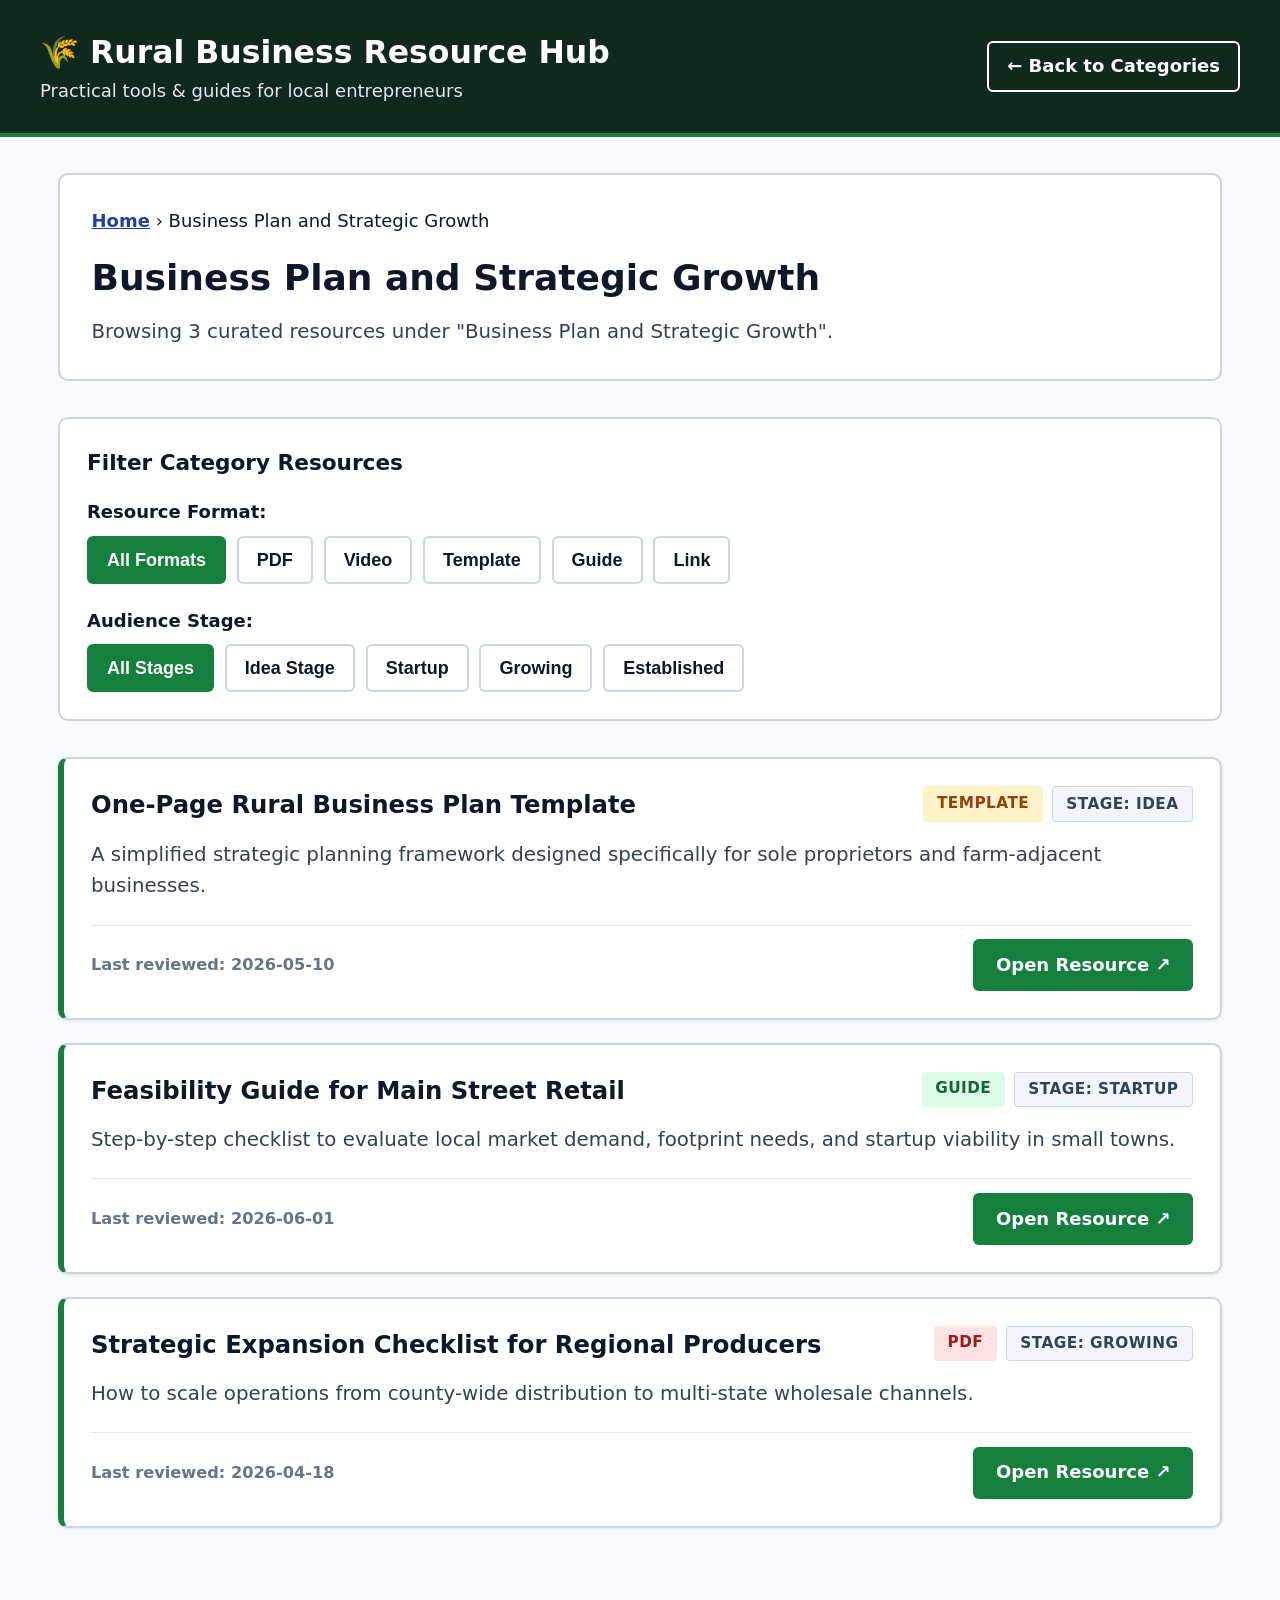
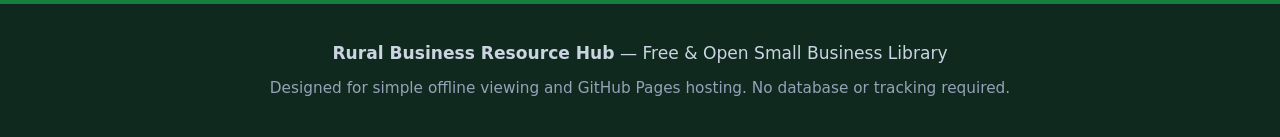
==== category.html @ e1e24241 "Add files via upload" ====
<!DOCTYPE html>
<html lang="en">
<head>
  <meta charset="UTF-8">
  <meta name="viewport" content="width=device-width, initial-scale=1.0">
  <title>Category Resources - Rural Business Resource Hub</title>
  <meta name="description" content="Explore filtered business resources, templates, and guides for rural small businesses.">
  <link rel="stylesheet" href="style.css">
</head>
<body>
  <!-- Keyboard Skip Link for Accessibility -->
  <a href="#main-content" class="skip-link">Skip to main content</a>

  <!-- Header -->
  <header class="site-header">
    <div class="header-container">
      <div>
        <a href="index.html" class="site-title">
          <span>🌾 Rural Business Resource Hub</span>
        </a>
        <p class="site-tagline">Practical tools &amp; guides for local entrepreneurs</p>
      </div>
      <nav aria-label="Main Navigation">
        <a href="index.html" class="nav-home-link">&larr; Back to Categories</a>
      </nav>
    </div>
  </header>

  <!-- Main Content Area -->
  <main id="main-content" class="main-content">

    <!-- Category Header & Breadcrumb -->
    <header class="category-header">
      <nav class="breadcrumb" aria-label="Breadcrumb navigation">
        <a href="index.html">Home</a> &rsaquo; <span id="breadcrumb-cat">Category</span>
      </nav>
      <h1 id="category-title" class="category-title">Loading Category...</h1>
      <p id="category-description" style="color: var(--text-muted); font-size: 1.1rem;">
        Showing resources tailored for small business owners and entrepreneurs.
      </p>
    </header>

    <!-- Interactive Filters Section -->
    <section class="filter-toolbar" aria-labelledby="filter-heading">
      <h2 id="filter-heading" class="filter-toolbar-title">Filter Category Resources</h2>
      
      <!-- Format Filter -->
      <div class="filter-group">
        <span class="filter-group-label" id="format-label">Resource Format:</span>
        <div class="filter-buttons" role="group" aria-labelledby="format-label" id="format-buttons">
          <button type="button" class="filter-btn active" data-filter-type="format" data-value="all">All Formats</button>
          <button type="button" class="filter-btn" data-filter-type="format" data-value="pdf">PDF</button>
          <button type="button" class="filter-btn" data-filter-type="format" data-value="video">Video</button>
          <button type="button" class="filter-btn" data-filter-type="format" data-value="template">Template</button>
          <button type="button" class="filter-btn" data-filter-type="format" data-value="guide">Guide</button>
          <button type="button" class="filter-btn" data-filter-type="format" data-value="link">Link</button>
        </div>
      </div>

      <!-- Audience Stage Filter -->
      <div class="filter-group">
        <span class="filter-group-label" id="stage-label">Audience Stage:</span>
        <div class="filter-buttons" role="group" aria-labelledby="stage-label" id="stage-buttons">
          <button type="button" class="filter-btn active" data-filter-type="stage" data-value="all">All Stages</button>
          <button type="button" class="filter-btn" data-filter-type="stage" data-value="idea">Idea Stage</button>
          <button type="button" class="filter-btn" data-filter-type="stage" data-value="startup">Startup</button>
          <button type="button" class="filter-btn" data-filter-type="stage" data-value="growing">Growing</button>
          <button type="button" class="filter-btn" data-filter-type="stage" data-value="established">Established</button>
        </div>
      </div>
    </section>

    <!-- Resource Results List -->
    <section aria-labelledby="resources-list-heading">
      <h2 id="resources-list-heading" class="sr-only" style="position:absolute; left:-9999px;">Category Resources</h2>
      <div id="resource-list" class="resource-list" role="region" aria-live="polite">
        <!-- Resource cards rendered via JavaScript -->
      </div>
    </section>

  </main>

  <!-- Footer -->
  <footer class="site-footer">
    <div class="footer-content">
      <p><strong>Rural Business Resource Hub</strong> &mdash; Free &amp; Open Small Business Library</p>
      <p style="margin-top: 0.5rem; font-size: 0.85rem; color: #94a3b8;">
        Designed for simple offline viewing and GitHub Pages hosting. No database or tracking required.
      </p>
    </div>
  </footer>

  <!-- Script for Category Filtering -->
  <script>
    // Selected Filter State
    let currentCategory = "";
    let categoryResources = [];
    let selectedFormat = "all";
    let selectedStage = "all";

    // DOM Elements
    const categoryTitleEl = document.getElementById('category-title');
    const categoryDescEl = document.getElementById('category-description');
    const breadcrumbCatEl = document.getElementById('breadcrumb-cat');
    const resourceListEl = document.getElementById('resource-list');
    const formatButtonsEl = document.getElementById('format-buttons');
    const stageButtonsEl = document.getElementById('stage-buttons');

    // 1. Extract URL Parameters
    function getCategoryFromUrl() {
      const params = new URLSearchParams(window.location.search);
      return params.get('cat') || "Business Plan and Strategic Growth";
    }

    // 2. Fetch resource data from resources.json
    async function initCategoryPage() {
      currentCategory = getCategoryFromUrl();
      
      // Update Headings & Page Title
      document.title = `${currentCategory} - Rural Business Resource Hub`;
      breadcrumbCatEl.textContent = currentCategory;
      categoryTitleEl.textContent = currentCategory;

      try {
        const response = await fetch('resources.json');
        if (!response.ok) {
          throw new Error(`HTTP status: ${response.status}`);
        }
        const data = await response.json();
        
        // Filter resources belonging strictly to this category
        categoryResources = data.filter(r => r.category.toLowerCase() === currentCategory.toLowerCase());
        
        categoryDescEl.textContent = `Browsing ${categoryResources.length} curated resource${categoryResources.length === 1 ? '' : 's'} under "${currentCategory}".`;

        renderFilteredResources();
      } catch (error) {
        console.warn('Unable to load resources.json:', error);
        resourceListEl.innerHTML = `
          <div class="no-results">
            <div class="no-results-title">💡 Local File Preview Notice</div>
            <p class="no-results-text">
              Browsers restrict fetching JSON files when running directly from disk (file:// protocol).
              <br>To view resources live on your computer, please run a local web server (e.g. <code>python -m http.server</code>) or upload to GitHub Pages.
            </p>
          </div>
        `;
      }
    }

    // 3. Render filtered resources based on selected buttons
    function renderFilteredResources() {
      const filtered = categoryResources.filter(res => {
        const matchesFormat = (selectedFormat === 'all') || (res.format.toLowerCase() === selectedFormat.toLowerCase());
        const matchesStage = (selectedStage === 'all') || (res.audienceStage.toLowerCase() === selectedStage.toLowerCase());
        return matchesFormat && matchesStage;
      });

      if (filtered.length === 0) {
        resourceListEl.innerHTML = `
          <div class="no-results" role="status">
            <div class="no-results-title">No resources match your filters</div>
            <p class="no-results-text">
              There are no resources matching 
              ${selectedFormat !== 'all' ? `Format: "<strong>${escapeHtml(selectedFormat.toUpperCase())}</strong>"` : ''} 
              ${selectedFormat !== 'all' && selectedStage !== 'all' ? 'and' : ''} 
              ${selectedStage !== 'all' ? `Stage: "<strong>${escapeHtml(selectedStage.toUpperCase())}</strong>"` : ''}.
              <br><br>
              <button type="button" onclick="resetFilters()" class="filter-btn active" style="cursor:pointer;">Reset All Filters</button>
            </p>
          </div>
        `;
        return;
      }

      resourceListEl.innerHTML = filtered.map(res => `
        <article class="resource-card">
          <div class="resource-card-header">
            <h3 class="resource-title">${escapeHtml(res.title)}</h3>
            <div class="resource-badges">
              <span class="badge badge-${escapeHtml(res.format.toLowerCase())}">${escapeHtml(res.format)}</span>
              <span class="badge badge-stage">Stage: ${escapeHtml(res.audienceStage)}</span>
            </div>
          </div>
          <p class="resource-description">${escapeHtml(res.description)}</p>
          <div class="resource-footer">
            <span class="resource-date">Last reviewed: ${escapeHtml(res.lastReviewed)}</span>
            <a href="${escapeHtml(res.url)}" target="_blank" rel="noopener noreferrer" class="resource-link-btn">
              Open Resource ↗
            </a>
          </div>
        </article>
      `).join('');
    }

    // 4. Setup Button Click Event Listeners
    function setupFilterListeners() {
      formatButtonsEl.addEventListener('click', (e) => {
        const btn = e.target.closest('.filter-btn');
        if (!btn) return;
        
        formatButtonsEl.querySelectorAll('.filter-btn').forEach(b => b.classList.remove('active'));
        btn.classList.add('active');
        selectedFormat = btn.getAttribute('data-value');
        renderFilteredResources();
      });

      stageButtonsEl.addEventListener('click', (e) => {
        const btn = e.target.closest('.filter-btn');
        if (!btn) return;

        stageButtonsEl.querySelectorAll('.filter-btn').forEach(b => b.classList.remove('active'));
        btn.classList.add('active');
        selectedStage = btn.getAttribute('data-value');
        renderFilteredResources();
      });
    }

    // Reset filters helper function
    function resetFilters() {
      selectedFormat = 'all';
      selectedStage = 'all';
      
      formatButtonsEl.querySelectorAll('.filter-btn').forEach(b => {
        b.classList.toggle('active', b.getAttribute('data-value') === 'all');
      });
      stageButtonsEl.querySelectorAll('.filter-btn').forEach(b => {
        b.classList.toggle('active', b.getAttribute('data-value') === 'all');
      });
      renderFilteredResources();
    }

    // Helper: Escape HTML string
    function escapeHtml(str) {
      if (!str) return '';
      return String(str)
        .replace(/&/g, "&amp;")
        .replace(/</g, "&lt;")
        .replace(/>/g, "&gt;")
        .replace(/"/g, "&quot;")
        .replace(/'/g, "&#039;");
    }

    // Initialize Page
    setupFilterListeners();
    initCategoryPage();
  </script>
</body>
</html>
---- style.css ----
/* 
   Rural Business Resource Hub - Primary Stylesheet
   Designed for high accessibility, high contrast, and zero external dependencies.
*/

:root {
  /* High contrast color palette */
  --bg-primary: #f8fafc;
  --bg-card: #ffffff;
  --text-main: #0f172a;
  --text-muted: #334155;
  --brand-primary: #15803d; /* Rich forest green */
  --brand-primary-hover: #166534;
  --brand-dark: #0f291e;
  --accent-blue: #1e40af;
  --border-color: #cbd5e1;
  --focus-ring: #d97706; /* High visibility amber focus ring */
  
  /* Tag Badges */
  --badge-pdf-bg: #fee2e2;
  --badge-pdf-text: #991b1b;
  --badge-video-bg: #e0e7ff;
  --badge-video-text: #3730a3;
  --badge-template-bg: #fef3c7;
  --badge-template-text: #92400e;
  --badge-guide-bg: #dcfce7;
  --badge-guide-text: #166534;
  --badge-link-bg: #e0f2fe;
  --badge-link-text: #075985;

  /* Audience Stage Badges */
  --stage-bg: #f1f5f9;
  --stage-text: #334155;

  /* Spacing & Touch targets */
  --min-touch-target: 48px;
  --radius-sm: 6px;
  --radius-md: 10px;
  --shadow-sm: 0 1px 3px rgba(0,0,0,0.1);
  --shadow-md: 0 4px 6px -1px rgba(0,0,0,0.1);
}

/* Reset & Accessibility Defaults */
*, *::before, *::after {
  box-sizing: border-box;
  margin: 0;
  padding: 0;
}

html {
  font-family: system-ui, -apple-system, BlinkMacSystemFont, "Segoe UI", Roboto, Oxygen, Ubuntu, Cantarell, "Helvetica Neue", sans-serif;
  font-size: 18px; /* Large baseline font size for arm's-length readability */
  line-height: 1.6;
  color: var(--text-main);
  background-color: var(--bg-primary);
}

body {
  min-height: 100vh;
  display: flex;
  flex-direction: column;
}

/* Skip link for keyboard accessibility */
.skip-link {
  position: absolute;
  top: -100px;
  left: 1rem;
  background: var(--focus-ring);
  color: #000;
  font-weight: bold;
  padding: 0.75rem 1.25rem;
  z-index: 9999;
  border-radius: var(--radius-sm);
  text-decoration: none;
}
.skip-link:focus {
  top: 1rem;
}

/* Accessible focus outlines */
:focus-visible {
  outline: 4px solid var(--focus-ring);
  outline-offset: 3px;
}

/* Header & Banner */
.site-header {
  background-color: var(--brand-dark);
  color: #ffffff;
  padding: 1.5rem 1rem;
  border-bottom: 4px solid var(--brand-primary);
}

.header-container {
  max-width: 1200px;
  margin: 0 auto;
  display: flex;
  flex-wrap: wrap;
  justify-content: space-between;
  align-items: center;
  gap: 1rem;
}

.site-title {
  font-size: 1.75rem;
  font-weight: 800;
  color: #ffffff;
  text-decoration: none;
  display: inline-flex;
  align-items: center;
  gap: 0.5rem;
}
.site-title:hover {
  text-decoration: underline;
}

.site-tagline {
  font-size: 1rem;
  color: #e2e8f0;
}

.nav-home-link {
  color: #ffffff;
  text-decoration: none;
  font-weight: 700;
  padding: 0.5rem 1rem;
  border: 2px solid #ffffff;
  border-radius: var(--radius-sm);
  min-height: var(--min-touch-target);
  display: inline-flex;
  align-items: center;
}
.nav-home-link:hover {
  background-color: rgba(255, 255, 255, 0.15);
}

/* Main Layout */
.main-content {
  max-width: 1200px;
  width: 100%;
  margin: 0 auto;
  padding: 2rem 1rem 4rem 1rem;
  flex: 1;
}

/* Hero Section & Search */
.hero-section {
  background-color: #ffffff;
  border: 2px solid var(--border-color);
  border-radius: var(--radius-md);
  padding: 2rem;
  margin-bottom: 2.5rem;
  box-shadow: var(--shadow-sm);
}

.hero-title {
  font-size: 2rem;
  color: var(--text-main);
  margin-bottom: 0.75rem;
}

.hero-subtitle {
  font-size: 1.15rem;
  color: var(--text-muted);
  margin-bottom: 1.5rem;
  max-width: 800px;
}

/* Large Accessible Search Controls */
.search-box-wrapper {
  display: flex;
  flex-direction: column;
  gap: 0.5rem;
  max-width: 750px;
}

.search-label {
  font-size: 1.1rem;
  font-weight: 700;
  color: var(--text-main);
}

.search-input-group {
  position: relative;
  display: flex;
  align-items: center;
}

.search-input {
  width: 100%;
  padding: 1rem 1.25rem;
  font-size: 1.15rem;
  border: 3px solid var(--border-color);
  border-radius: var(--radius-md);
  color: var(--text-main);
  background-color: #ffffff;
  min-height: 56px;
}

.search-input:focus {
  border-color: var(--brand-primary);
}

.search-clear-btn {
  position: absolute;
  right: 0.75rem;
  background: #e2e8f0;
  border: 1px solid #cbd5e1;
  color: var(--text-main);
  font-weight: bold;
  padding: 0.4rem 0.8rem;
  border-radius: var(--radius-sm);
  cursor: pointer;
  min-height: 38px;
}
.search-clear-btn:hover {
  background: #cbd5e1;
}

/* Dynamic Live Search Container */
.search-results-section {
  margin-top: 2rem;
}

/* Category Grid */
.section-heading {
  font-size: 1.6rem;
  color: var(--text-main);
  margin-bottom: 1.25rem;
  border-bottom: 3px solid var(--brand-primary);
  padding-bottom: 0.5rem;
}

.category-grid {
  display: grid;
  grid-template-columns: repeat(auto-fill, minmax(320px, 1fr));
  gap: 1.5rem;
}

.category-card {
  background-color: var(--bg-card);
  border: 2px solid var(--border-color);
  border-radius: var(--radius-md);
  padding: 1.5rem;
  text-decoration: none;
  color: var(--text-main);
  display: flex;
  flex-direction: column;
  justify-content: space-between;
  box-shadow: var(--shadow-sm);
  transition: transform 0.15s ease, border-color 0.15s ease, box-shadow 0.15s ease;
  min-height: 180px;
}

.category-card:hover, .category-card:focus-visible {
  border-color: var(--brand-primary);
  box-shadow: var(--shadow-md);
  transform: translateY(-2px);
  background-color: #f0fdf4;
}

.category-number {
  font-size: 0.9rem;
  font-weight: 800;
  text-transform: uppercase;
  color: var(--brand-primary);
  margin-bottom: 0.5rem;
  letter-spacing: 0.05em;
}

.category-name {
  font-size: 1.35rem;
  font-weight: 700;
  line-height: 1.3;
  margin-bottom: 0.75rem;
}

.category-meta {
  font-size: 0.95rem;
  color: var(--text-muted);
  display: flex;
  align-items: center;
  gap: 0.4rem;
  font-weight: 600;
}

/* Category Page Specific Header & Controls */
.category-header {
  background: #ffffff;
  border: 2px solid var(--border-color);
  border-radius: var(--radius-md);
  padding: 1.75rem;
  margin-bottom: 2rem;
}

.breadcrumb {
  font-size: 1rem;
  margin-bottom: 0.75rem;
}

.breadcrumb a {
  color: var(--accent-blue);
  font-weight: 700;
  text-decoration: underline;
}

.category-title {
  font-size: 2rem;
  color: var(--text-main);
  margin-bottom: 0.5rem;
}

/* Filter Controls Toolbar */
.filter-toolbar {
  background-color: #ffffff;
  border: 2px solid var(--border-color);
  border-radius: var(--radius-md);
  padding: 1.5rem;
  margin-bottom: 2rem;
}

.filter-toolbar-title {
  font-size: 1.2rem;
  font-weight: 800;
  margin-bottom: 1rem;
  color: var(--text-main);
}

.filter-group {
  margin-bottom: 1.25rem;
}
.filter-group:last-child {
  margin-bottom: 0;
}

.filter-group-label {
  font-weight: 700;
  font-size: 1rem;
  margin-bottom: 0.5rem;
  display: block;
}

.filter-buttons {
  display: flex;
  flex-wrap: wrap;
  gap: 0.6rem;
}

.filter-btn {
  background-color: #ffffff;
  border: 2px solid var(--border-color);
  color: var(--text-main);
  padding: 0.6rem 1rem;
  font-size: 1rem;
  font-weight: 600;
  border-radius: var(--radius-sm);
  cursor: pointer;
  min-height: var(--min-touch-target);
  display: inline-flex;
  align-items: center;
}

.filter-btn:hover {
  border-color: var(--text-muted);
  background-color: #f1f5f9;
}

.filter-btn.active {
  background-color: var(--brand-primary);
  color: #ffffff;
  border-color: var(--brand-primary);
}

/* Resource List & Cards */
.resource-list {
  display: flex;
  flex-direction: column;
  gap: 1.25rem;
}

.resource-card {
  background-color: var(--bg-card);
  border: 2px solid var(--border-color);
  border-left: 6px solid var(--brand-primary);
  border-radius: var(--radius-md);
  padding: 1.5rem;
  box-shadow: var(--shadow-sm);
}

.resource-card-header {
  display: flex;
  justify-content: space-between;
  align-items: flex-start;
  flex-wrap: wrap;
  gap: 0.75rem;
  margin-bottom: 0.75rem;
}

.resource-title {
  font-size: 1.35rem;
  font-weight: 700;
  color: var(--text-main);
}

.resource-badges {
  display: flex;
  flex-wrap: wrap;
  gap: 0.5rem;
}

/* Badges */
.badge {
  display: inline-block;
  padding: 0.25rem 0.75rem;
  font-size: 0.85rem;
  font-weight: 800;
  text-transform: uppercase;
  letter-spacing: 0.03em;
  border-radius: 4px;
}

.badge-pdf { background-color: var(--badge-pdf-bg); color: var(--badge-pdf-text); }
.badge-video { background-color: var(--badge-video-bg); color: var(--badge-video-text); }
.badge-template { background-color: var(--badge-template-bg); color: var(--badge-template-text); }
.badge-guide { background-color: var(--badge-guide-bg); color: var(--badge-guide-text); }
.badge-link { background-color: var(--badge-link-bg); color: var(--badge-link-text); }

.badge-stage {
  background-color: var(--stage-bg);
  color: var(--stage-text);
  border: 1px solid var(--border-color);
}

.resource-description {
  font-size: 1.1rem;
  color: var(--text-muted);
  margin-bottom: 1.25rem;
}

.resource-footer {
  display: flex;
  justify-content: space-between;
  align-items: center;
  flex-wrap: wrap;
  gap: 1rem;
  padding-top: 0.75rem;
  border-top: 1px solid #e2e8f0;
}

.resource-date {
  font-size: 0.9rem;
  color: #64748b;
  font-weight: 600;
}

.resource-link-btn {
  background-color: var(--brand-primary);
  color: #ffffff;
  padding: 0.65rem 1.25rem;
  text-decoration: none;
  font-weight: 700;
  border-radius: var(--radius-sm);
  display: inline-flex;
  align-items: center;
  gap: 0.5rem;
  min-height: var(--min-touch-target);
}

.resource-link-btn:hover {
  background-color: var(--brand-primary-hover);
}

/* No Results Message */
.no-results {
  background-color: #fffbe6;
  border: 2px solid #ffe58f;
  padding: 2rem;
  border-radius: var(--radius-md);
  text-align: center;
  margin: 1.5rem 0;
}

.no-results-title {
  font-size: 1.4rem;
  color: #854d0e;
  margin-bottom: 0.5rem;
  font-weight: 800;
}

.no-results-text {
  font-size: 1.1rem;
  color: #713f12;
}

/* Footer */
.site-footer {
  background-color: var(--brand-dark);
  color: #cbd5e1;
  text-align: center;
  padding: 2rem 1rem;
  margin-top: auto;
  border-top: 4px solid var(--brand-primary);
  font-size: 0.95rem;
}

.footer-content {
  max-width: 1200px;
  margin: 0 auto;
}
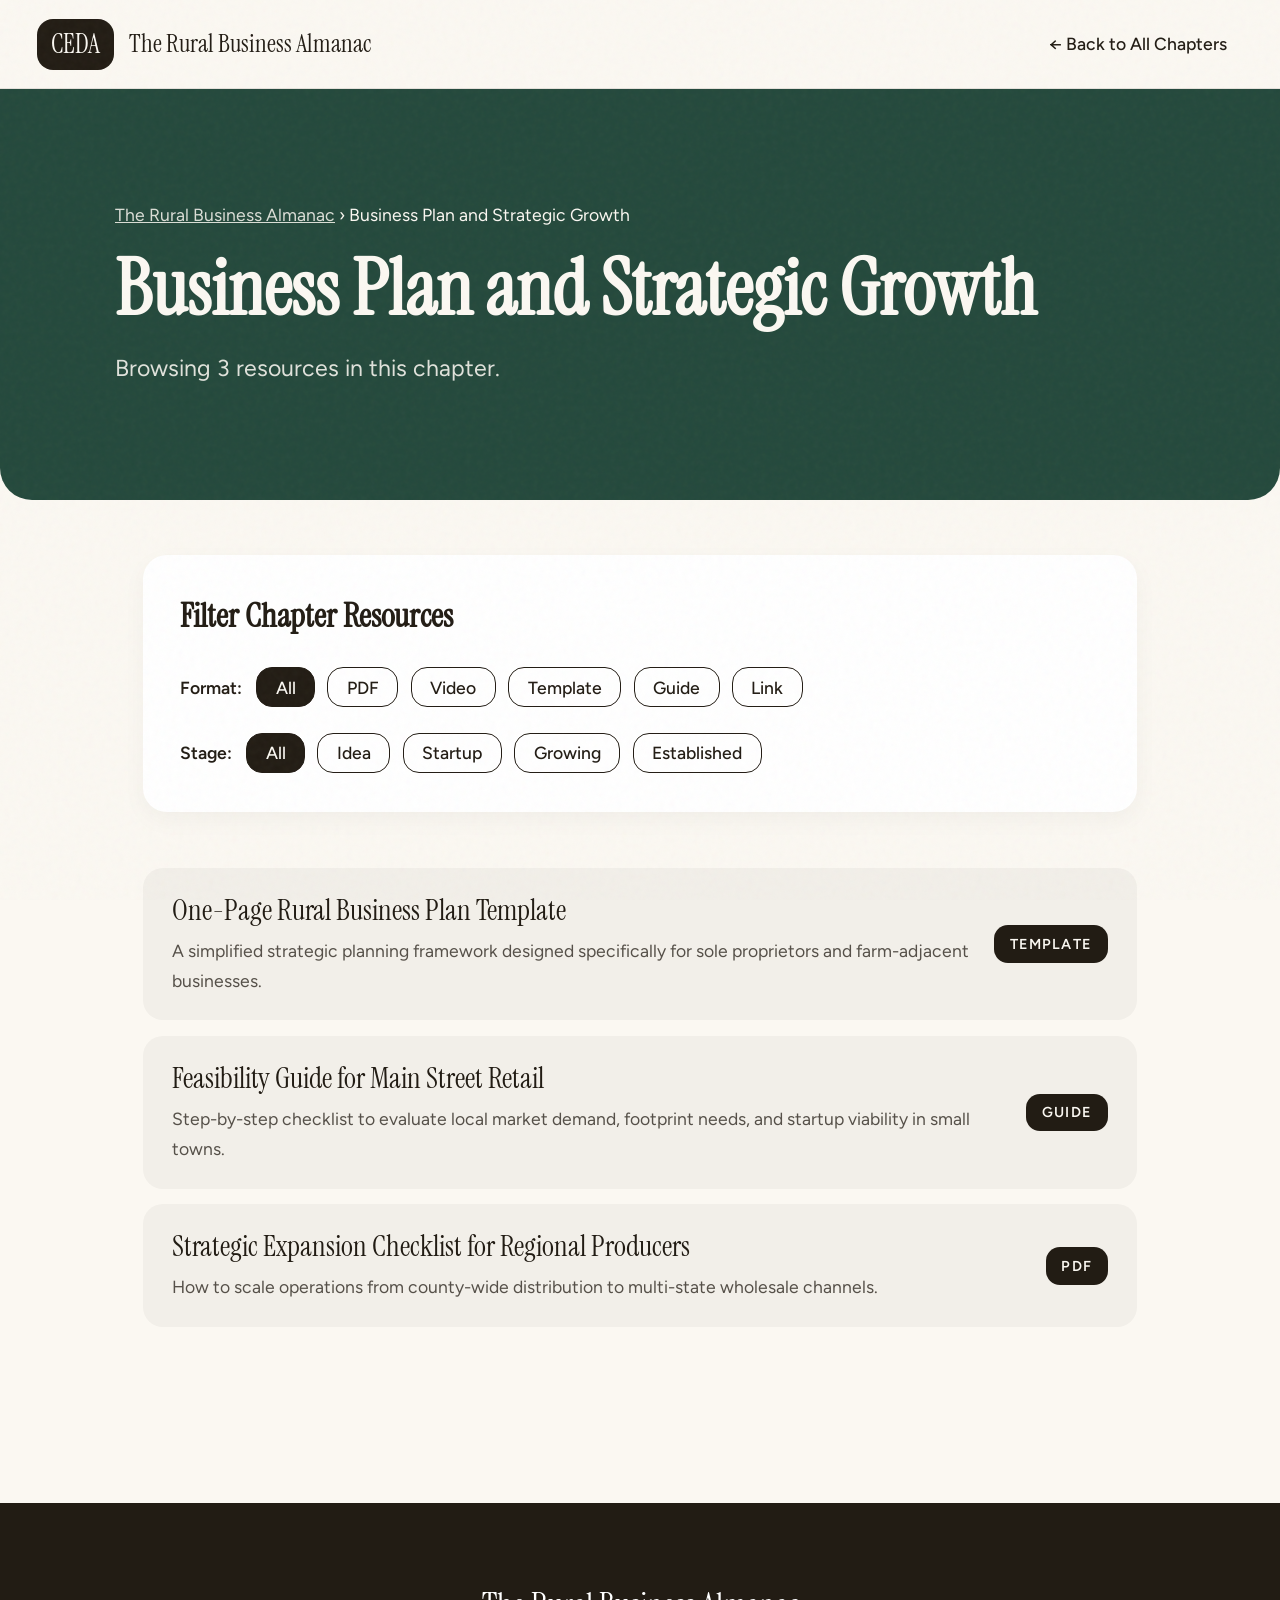
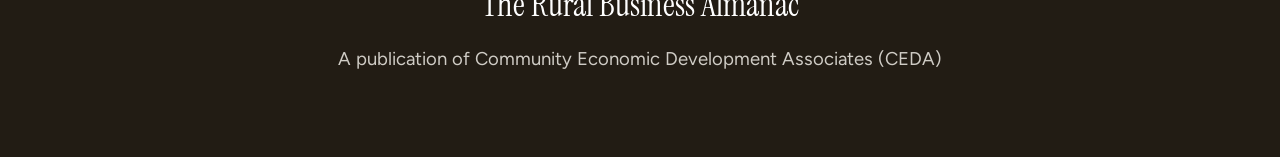
==== commit 664e4245: "Add files via upload" ====
--- a/category.html
+++ b/category.html
@@ -3,102 +3,109 @@
 <head>
   <meta charset="UTF-8">
   <meta name="viewport" content="width=device-width, initial-scale=1.0">
-  <title>Category Resources - Rural Business Resource Hub</title>
-  <meta name="description" content="Explore filtered business resources, templates, and guides for rural small businesses.">
+  <title>Chapter View | The Rural Business Almanac</title>
+  <meta name="description" content="Chapter resource view for The Rural Business Almanac by CEDA &amp; RBIL.">
   <link rel="stylesheet" href="style.css">
 </head>
 <body>
-  <!-- Keyboard Skip Link for Accessibility -->
-  <a href="#main-content" class="skip-link">Skip to main content</a>
-
-  <!-- Header -->
+  <!-- Keyboard Skip Link -->
+  <a href="#main-content" class="skip-link">Skip to Chapter Content</a>
+
+  <!-- Sticky Header -->
   <header class="site-header">
     <div class="header-container">
-      <div>
-        <a href="index.html" class="site-title">
-          <span>🌾 Rural Business Resource Hub</span>
-        </a>
-        <p class="site-tagline">Practical tools &amp; guides for local entrepreneurs</p>
-      </div>
-      <nav aria-label="Main Navigation">
-        <a href="index.html" class="nav-home-link">&larr; Back to Categories</a>
-      </nav>
+      <a href="index.html" class="header-brand">
+        <span class="ceda-mark">CEDA</span>
+        <span class="header-title-text">The Rural Business Almanac</span>
+      </a>
+      <a href="index.html" class="header-outbound-link">
+        &larr; Back to All Chapters
+      </a>
     </div>
   </header>
 
-  <!-- Main Content Area -->
-  <main id="main-content" class="main-content">
-
-    <!-- Category Header & Breadcrumb -->
-    <header class="category-header">
-      <nav class="breadcrumb" aria-label="Breadcrumb navigation">
-        <a href="index.html">Home</a> &rsaquo; <span id="breadcrumb-cat">Category</span>
-      </nav>
-      <h1 id="category-title" class="category-title">Loading Category...</h1>
-      <p id="category-description" style="color: var(--text-muted); font-size: 1.1rem;">
-        Showing resources tailored for small business owners and entrepreneurs.
-      </p>
+  <!-- Main Content: Chapter Detailed View -->
+  <main id="main-content">
+    
+    <!-- Chapter Banner with Ridgeline Transition -->
+    <header id="chapter-banner" class="category-page-banner chapter-01">
+      <div class="chapter-inner">
+        <div class="breadcrumb-almanac">
+          <a href="index.html">The Rural Business Almanac</a> &rsaquo; <span id="breadcrumb-cat">Chapter View</span>
+        </div>
+        <h1 id="category-title" class="category-page-title">Chapter View</h1>
+        <p id="category-description" style="font-family: var(--font-sans); font-size: 1.25rem; max-width: 45ch; opacity: 0.88;">
+          Practical tools and guidance curated by CEDA and the Rural Business Innovation Lab.
+        </p>
+      </div>
     </header>
 
-    <!-- Interactive Filters Section -->
-    <section class="filter-toolbar" aria-labelledby="filter-heading">
-      <h2 id="filter-heading" class="filter-toolbar-title">Filter Category Resources</h2>
-      
-      <!-- Format Filter -->
-      <div class="filter-group">
-        <span class="filter-group-label" id="format-label">Resource Format:</span>
-        <div class="filter-buttons" role="group" aria-labelledby="format-label" id="format-buttons">
-          <button type="button" class="filter-btn active" data-filter-type="format" data-value="all">All Formats</button>
-          <button type="button" class="filter-btn" data-filter-type="format" data-value="pdf">PDF</button>
-          <button type="button" class="filter-btn" data-filter-type="format" data-value="video">Video</button>
-          <button type="button" class="filter-btn" data-filter-type="format" data-value="template">Template</button>
-          <button type="button" class="filter-btn" data-filter-type="format" data-value="guide">Guide</button>
-          <button type="button" class="filter-btn" data-filter-type="format" data-value="link">Link</button>
+    <div style="max-width: 1050px; margin: 0 auto; padding: 0 1.5rem 6rem 1.5rem;">
+      <!-- Interactive Filter Controls -->
+      <section class="filter-toolbar-almanac" aria-labelledby="filter-heading">
+        <h2 id="filter-heading" style="font-family: var(--font-serif); font-size: 1.8rem; margin-bottom: 1.25rem; color: var(--dark-text);">Filter Chapter Resources</h2>
+        
+        <div style="margin-bottom: 1rem;">
+          <span style="font-weight: 600; font-size: 0.95rem; margin-right: 0.5rem;">Format:</span>
+          <span id="format-buttons">
+            <button type="button" class="filter-btn-almanac active" data-filter-type="format" data-value="all">All</button>
+            <button type="button" class="filter-btn-almanac" data-filter-type="format" data-value="pdf">PDF</button>
+            <button type="button" class="filter-btn-almanac" data-filter-type="format" data-value="video">Video</button>
+            <button type="button" class="filter-btn-almanac" data-filter-type="format" data-value="template">Template</button>
+            <button type="button" class="filter-btn-almanac" data-filter-type="format" data-value="guide">Guide</button>
+            <button type="button" class="filter-btn-almanac" data-filter-type="format" data-value="link">Link</button>
+          </span>
         </div>
-      </div>
-
-      <!-- Audience Stage Filter -->
-      <div class="filter-group">
-        <span class="filter-group-label" id="stage-label">Audience Stage:</span>
-        <div class="filter-buttons" role="group" aria-labelledby="stage-label" id="stage-buttons">
-          <button type="button" class="filter-btn active" data-filter-type="stage" data-value="all">All Stages</button>
-          <button type="button" class="filter-btn" data-filter-type="stage" data-value="idea">Idea Stage</button>
-          <button type="button" class="filter-btn" data-filter-type="stage" data-value="startup">Startup</button>
-          <button type="button" class="filter-btn" data-filter-type="stage" data-value="growing">Growing</button>
-          <button type="button" class="filter-btn" data-filter-type="stage" data-value="established">Established</button>
+
+        <div>
+          <span style="font-weight: 600; font-size: 0.95rem; margin-right: 0.5rem;">Stage:</span>
+          <span id="stage-buttons">
+            <button type="button" class="filter-btn-almanac active" data-filter-type="stage" data-value="all">All</button>
+            <button type="button" class="filter-btn-almanac" data-filter-type="stage" data-value="idea">Idea</button>
+            <button type="button" class="filter-btn-almanac" data-filter-type="stage" data-value="startup">Startup</button>
+            <button type="button" class="filter-btn-almanac" data-filter-type="stage" data-value="growing">Growing</button>
+            <button type="button" class="filter-btn-almanac" data-filter-type="stage" data-value="established">Established</button>
+          </span>
         </div>
-      </div>
-    </section>
-
-    <!-- Resource Results List -->
-    <section aria-labelledby="resources-list-heading">
-      <h2 id="resources-list-heading" class="sr-only" style="position:absolute; left:-9999px;">Category Resources</h2>
-      <div id="resource-list" class="resource-list" role="region" aria-live="polite">
-        <!-- Resource cards rendered via JavaScript -->
-      </div>
-    </section>
+      </section>
+
+      <!-- Resource List Output -->
+      <section aria-labelledby="resource-list-heading">
+        <h2 id="resource-list-heading" class="sr-only" style="position:absolute; left:-9999px;">Chapter Resources</h2>
+        <div id="resource-list" class="chapter-resource-list" role="region" aria-live="polite"></div>
+      </section>
+    </div>
 
   </main>
 
   <!-- Footer -->
   <footer class="site-footer">
     <div class="footer-content">
-      <p><strong>Rural Business Resource Hub</strong> &mdash; Free &amp; Open Small Business Library</p>
-      <p style="margin-top: 0.5rem; font-size: 0.85rem; color: #94a3b8;">
-        Designed for simple offline viewing and GitHub Pages hosting. No database or tracking required.
-      </p>
+      <p style="font-family: var(--font-serif); font-size: 1.8rem; margin-bottom: 0.5rem; color: #ffffff;">The Rural Business Almanac</p>
+      <p style="margin-bottom: 0.5rem; opacity: 0.8;">A publication of Community Economic Development Associates (CEDA)</p>
     </div>
   </footer>
 
-  <!-- Script for Category Filtering -->
+  <!-- Script for Category View -->
   <script>
-    // Selected Filter State
+    const categoryConfig = {
+      "Business Plan and Strategic Growth": { class: "chapter-01 chapter-text-light", darkText: false },
+      "Financial Management": { class: "chapter-02 chapter-text-dark", darkText: true },
+      "Marketing and Sales": { class: "chapter-03 chapter-text-light", darkText: false },
+      "Government Relations and Funding": { class: "chapter-04 chapter-text-dark", darkText: true },
+      "HR and Culture": { class: "chapter-05 chapter-text-dark", darkText: true },
+      "Productivity and Efficiency": { class: "chapter-06 chapter-text-dark", darkText: true },
+      "Legal Overview and Risk Management": { class: "chapter-07 chapter-text-light", darkText: false },
+      "Sustainability and Succession": { class: "chapter-08 chapter-text-dark", darkText: true },
+      "Websites, Ecommerce and Cybersecurity": { class: "chapter-09 chapter-text-light", darkText: false }
+    };
+
     let currentCategory = "";
     let categoryResources = [];
     let selectedFormat = "all";
     let selectedStage = "all";
 
-    // DOM Elements
+    const chapterBannerEl = document.getElementById('chapter-banner');
     const categoryTitleEl = document.getElementById('category-title');
     const categoryDescEl = document.getElementById('category-description');
     const breadcrumbCatEl = document.getElementById('breadcrumb-cat');
@@ -106,49 +113,35 @@
     const formatButtonsEl = document.getElementById('format-buttons');
     const stageButtonsEl = document.getElementById('stage-buttons');
 
-    // 1. Extract URL Parameters
     function getCategoryFromUrl() {
       const params = new URLSearchParams(window.location.search);
       return params.get('cat') || "Business Plan and Strategic Growth";
     }
 
-    // 2. Fetch resource data from resources.json
     async function initCategoryPage() {
       currentCategory = getCategoryFromUrl();
       
-      // Update Headings & Page Title
-      document.title = `${currentCategory} - Rural Business Resource Hub`;
+      document.title = `${currentCategory} | The Rural Business Almanac`;
       breadcrumbCatEl.textContent = currentCategory;
       categoryTitleEl.textContent = currentCategory;
 
+      const config = categoryConfig[currentCategory] || categoryConfig["Business Plan and Strategic Growth"];
+      chapterBannerEl.className = `category-page-banner ${config.class}`;
+
       try {
         const response = await fetch('resources.json');
-        if (!response.ok) {
-          throw new Error(`HTTP status: ${response.status}`);
-        }
+        if (!response.ok) throw new Error(`HTTP status ${response.status}`);
         const data = await response.json();
         
-        // Filter resources belonging strictly to this category
         categoryResources = data.filter(r => r.category.toLowerCase() === currentCategory.toLowerCase());
-        
-        categoryDescEl.textContent = `Browsing ${categoryResources.length} curated resource${categoryResources.length === 1 ? '' : 's'} under "${currentCategory}".`;
+        categoryDescEl.textContent = `Browsing ${categoryResources.length} resource${categoryResources.length === 1 ? '' : 's'} in this chapter.`;
 
         renderFilteredResources();
       } catch (error) {
         console.warn('Unable to load resources.json:', error);
-        resourceListEl.innerHTML = `
-          <div class="no-results">
-            <div class="no-results-title">💡 Local File Preview Notice</div>
-            <p class="no-results-text">
-              Browsers restrict fetching JSON files when running directly from disk (file:// protocol).
-              <br>To view resources live on your computer, please run a local web server (e.g. <code>python -m http.server</code>) or upload to GitHub Pages.
-            </p>
-          </div>
-        `;
       }
     }
 
-    // 3. Render filtered resources based on selected buttons
     function renderFilteredResources() {
       const filtered = categoryResources.filter(res => {
         const matchesFormat = (selectedFormat === 'all') || (res.format.toLowerCase() === selectedFormat.toLowerCase());
@@ -157,80 +150,41 @@
       });
 
       if (filtered.length === 0) {
-        resourceListEl.innerHTML = `
-          <div class="no-results" role="status">
-            <div class="no-results-title">No resources match your filters</div>
-            <p class="no-results-text">
-              There are no resources matching 
-              ${selectedFormat !== 'all' ? `Format: "<strong>${escapeHtml(selectedFormat.toUpperCase())}</strong>"` : ''} 
-              ${selectedFormat !== 'all' && selectedStage !== 'all' ? 'and' : ''} 
-              ${selectedStage !== 'all' ? `Stage: "<strong>${escapeHtml(selectedStage.toUpperCase())}</strong>"` : ''}.
-              <br><br>
-              <button type="button" onclick="resetFilters()" class="filter-btn active" style="cursor:pointer;">Reset All Filters</button>
-            </p>
-          </div>
-        `;
+        resourceListEl.innerHTML = `<p style="padding: 2rem 0; color: var(--dark-text);">No resources match the selected filters.</p>`;
         return;
       }
 
       resourceListEl.innerHTML = filtered.map(res => `
-        <article class="resource-card">
-          <div class="resource-card-header">
-            <h3 class="resource-title">${escapeHtml(res.title)}</h3>
-            <div class="resource-badges">
-              <span class="badge badge-${escapeHtml(res.format.toLowerCase())}">${escapeHtml(res.format)}</span>
-              <span class="badge badge-stage">Stage: ${escapeHtml(res.audienceStage)}</span>
+        <a href="${escapeHtml(res.url)}" target="_blank" rel="noopener noreferrer" class="chapter-resource-row" style="color:var(--dark-text); background-color: rgba(34,28,20,0.04);">
+          <div>
+            <span class="chapter-resource-title" style="color:var(--dark-text);">${escapeHtml(res.title)}</span>
+            <div style="font-size:0.95rem; opacity:0.75; font-family:var(--font-sans); margin-top:0.35rem;">
+              ${escapeHtml(res.description)}
             </div>
           </div>
-          <p class="resource-description">${escapeHtml(res.description)}</p>
-          <div class="resource-footer">
-            <span class="resource-date">Last reviewed: ${escapeHtml(res.lastReviewed)}</span>
-            <a href="${escapeHtml(res.url)}" target="_blank" rel="noopener noreferrer" class="resource-link-btn">
-              Open Resource ↗
-            </a>
-          </div>
-        </article>
+          <span class="chapter-resource-badge" style="background-color:var(--dark-text); color:var(--light-text);">${escapeHtml(res.format)}</span>
+        </a>
       `).join('');
     }
 
-    // 4. Setup Button Click Event Listeners
-    function setupFilterListeners() {
-      formatButtonsEl.addEventListener('click', (e) => {
-        const btn = e.target.closest('.filter-btn');
-        if (!btn) return;
-        
-        formatButtonsEl.querySelectorAll('.filter-btn').forEach(b => b.classList.remove('active'));
-        btn.classList.add('active');
-        selectedFormat = btn.getAttribute('data-value');
-        renderFilteredResources();
-      });
-
-      stageButtonsEl.addEventListener('click', (e) => {
-        const btn = e.target.closest('.filter-btn');
-        if (!btn) return;
-
-        stageButtonsEl.querySelectorAll('.filter-btn').forEach(b => b.classList.remove('active'));
-        btn.classList.add('active');
-        selectedStage = btn.getAttribute('data-value');
-        renderFilteredResources();
-      });
-    }
-
-    // Reset filters helper function
-    function resetFilters() {
-      selectedFormat = 'all';
-      selectedStage = 'all';
-      
-      formatButtonsEl.querySelectorAll('.filter-btn').forEach(b => {
-        b.classList.toggle('active', b.getAttribute('data-value') === 'all');
-      });
-      stageButtonsEl.querySelectorAll('.filter-btn').forEach(b => {
-        b.classList.toggle('active', b.getAttribute('data-value') === 'all');
-      });
+    formatButtonsEl.addEventListener('click', (e) => {
+      const btn = e.target.closest('.filter-btn-almanac');
+      if (!btn) return;
+      formatButtonsEl.querySelectorAll('.filter-btn-almanac').forEach(b => b.classList.remove('active'));
+      btn.classList.add('active');
+      selectedFormat = btn.getAttribute('data-value');
       renderFilteredResources();
-    }
-
-    // Helper: Escape HTML string
+    });
+
+    stageButtonsEl.addEventListener('click', (e) => {
+      const btn = e.target.closest('.filter-btn-almanac');
+      if (!btn) return;
+      stageButtonsEl.querySelectorAll('.filter-btn-almanac').forEach(b => b.classList.remove('active'));
+      btn.classList.add('active');
+      selectedStage = btn.getAttribute('data-value');
+      renderFilteredResources();
+    });
+
     function escapeHtml(str) {
       if (!str) return '';
       return String(str)
@@ -241,8 +195,6 @@
         .replace(/'/g, "&#039;");
     }
 
-    // Initialize Page
-    setupFilterListeners();
     initCategoryPage();
   </script>
 </body>
--- a/style.css
+++ b/style.css
@@ -1,46 +1,23 @@
 /* 
-   Rural Business Resource Hub - Primary Stylesheet
-   Designed for high accessibility, high contrast, and zero external dependencies.
+   The Rural Business Almanac — Abstracted Landscape Edition
+   Soft Ridgelines, Large Sculptural Contours, Figtree & Instrument Serif Typography, Warm Paper & Color Rhythm.
 */
 
+@import url('https://fonts.googleapis.com/css2?family=Instrument+Serif:ital@0;1&family=Figtree:wght@400;500;600&display=swap');
+
 :root {
-  /* High contrast color palette */
-  --bg-primary: #f8fafc;
-  --bg-card: #ffffff;
-  --text-main: #0f172a;
-  --text-muted: #334155;
-  --brand-primary: #15803d; /* Rich forest green */
-  --brand-primary-hover: #166534;
-  --brand-dark: #0f291e;
-  --accent-blue: #1e40af;
-  --border-color: #cbd5e1;
-  --focus-ring: #d97706; /* High visibility amber focus ring */
-  
-  /* Tag Badges */
-  --badge-pdf-bg: #fee2e2;
-  --badge-pdf-text: #991b1b;
-  --badge-video-bg: #e0e7ff;
-  --badge-video-text: #3730a3;
-  --badge-template-bg: #fef3c7;
-  --badge-template-text: #92400e;
-  --badge-guide-bg: #dcfce7;
-  --badge-guide-text: #166534;
-  --badge-link-bg: #e0f2fe;
-  --badge-link-text: #075985;
-
-  /* Audience Stage Badges */
-  --stage-bg: #f1f5f9;
-  --stage-text: #334155;
-
-  /* Spacing & Touch targets */
-  --min-touch-target: 48px;
-  --radius-sm: 6px;
-  --radius-md: 10px;
-  --shadow-sm: 0 1px 3px rgba(0,0,0,0.1);
-  --shadow-md: 0 4px 6px -1px rgba(0,0,0,0.1);
-}
-
-/* Reset & Accessibility Defaults */
+  /* Palette */
+  --paper: #FBF8F2;
+  --dark-text: #221C14;
+  --light-text: #FBF8F2;
+  --focus-ring: #FFBD59;
+
+  /* Typography */
+  --font-serif: "Instrument Serif", Georgia, serif;
+  --font-sans: "Figtree", -apple-system, BlinkMacSystemFont, "Segoe UI", Roboto, sans-serif;
+}
+
+/* Reset Defaults */
 *, *::before, *::after {
   box-sizing: border-box;
   margin: 0;
@@ -48,463 +25,549 @@
 }
 
 html {
-  font-family: system-ui, -apple-system, BlinkMacSystemFont, "Segoe UI", Roboto, Oxygen, Ubuntu, Cantarell, "Helvetica Neue", sans-serif;
-  font-size: 18px; /* Large baseline font size for arm's-length readability */
-  line-height: 1.6;
-  color: var(--text-main);
-  background-color: var(--bg-primary);
+  font-family: var(--font-sans);
+  font-size: 18.5px;
+  line-height: 1.7;
+  color: var(--dark-text);
+  background-color: var(--paper);
+  scroll-behavior: smooth;
+}
+
+@media (prefers-reduced-motion: reduce) {
+  html {
+    scroll-behavior: auto;
+  }
+  *, *::before, *::after {
+    animation-duration: 0.01ms !important;
+    animation-iteration-count: 1 !important;
+    transition-duration: 0.01ms !important;
+    scroll-behavior: auto !important;
+  }
 }
 
 body {
   min-height: 100vh;
   display: flex;
   flex-direction: column;
-}
-
-/* Skip link for keyboard accessibility */
+  position: relative;
+  background-color: var(--paper);
+}
+
+/* Global Subtle Grain Overlay (3.5% Opacity - No Images) */
+body::before {
+  content: "";
+  position: fixed;
+  top: 0;
+  left: 0;
+  width: 100vw;
+  height: 100vh;
+  pointer-events: none;
+  z-index: 999;
+  opacity: 0.035;
+  background-image: url("data:image/svg+xml,%3Csvg viewBox='0 0 200 200' xmlns='http://www.w3.org/2000/svg'%3E%3Cfilter id='noiseFilter'%3E%3CfeTurbulence type='fractalNoise' baseFrequency='0.75' numOctaves='3' stitchTiles='stitch'/%3E%3C/filter%3E%3Crect width='100%25' height='100%25' filter='url(%23noiseFilter)'/%3E%3C/svg%3E");
+}
+
+/* Keyboard Skip Link */
 .skip-link {
   position: absolute;
   top: -100px;
-  left: 1rem;
-  background: var(--focus-ring);
-  color: #000;
-  font-weight: bold;
-  padding: 0.75rem 1.25rem;
-  z-index: 9999;
-  border-radius: var(--radius-sm);
+  left: 1.5rem;
+  background: var(--dark-text);
+  color: var(--light-text);
+  font-family: var(--font-serif);
+  font-size: 1.25rem;
+  padding: 0.75rem 1.5rem;
+  z-index: 10000;
   text-decoration: none;
+  border-radius: 16px;
 }
 .skip-link:focus {
-  top: 1rem;
-}
-
-/* Accessible focus outlines */
+  top: 1.5rem;
+}
+
 :focus-visible {
-  outline: 4px solid var(--focus-ring);
-  outline-offset: 3px;
-}
-
-/* Header & Banner */
+  outline: 3px solid var(--focus-ring) !important;
+  outline-offset: 4px !important;
+  border-radius: 16px !important;
+}
+
+/* Sticky Header */
 .site-header {
-  background-color: var(--brand-dark);
-  color: #ffffff;
-  padding: 1.5rem 1rem;
-  border-bottom: 4px solid var(--brand-primary);
+  position: sticky;
+  top: 0;
+  z-index: 500;
+  background-color: rgba(251, 248, 242, 0.92);
+  backdrop-filter: blur(8px);
+  border-bottom: 1px solid rgba(34, 28, 20, 0.1);
+  padding: 1rem 2rem;
 }
 
 .header-container {
+  max-width: 1300px;
+  margin: 0 auto;
+  display: flex;
+  justify-content: space-between;
+  align-items: center;
+}
+
+.header-brand {
+  display: flex;
+  align-items: center;
+  gap: 0.85rem;
+  text-decoration: none;
+  color: var(--dark-text);
+}
+
+.ceda-mark {
+  font-family: var(--font-serif);
+  font-size: 1.4rem;
+  font-weight: 400;
+  padding: 0.2rem 0.75rem;
+  background-color: var(--dark-text);
+  color: var(--light-text);
+  border-radius: 16px;
+}
+
+.header-title-text {
+  font-family: var(--font-serif);
+  font-size: 1.35rem;
+  color: var(--dark-text);
+}
+
+.header-outbound-link {
+  color: var(--dark-text);
+  font-family: var(--font-sans);
+  font-size: 0.95rem;
+  font-weight: 500;
+  text-decoration: none;
+  padding: 0.4rem 0.85rem;
+  border-radius: 16px;
+  transition: background-color 0.2s ease;
+}
+.header-outbound-link:hover {
+  background-color: rgba(34, 28, 20, 0.06);
+}
+
+/* Hero Section */
+.hero-section {
+  min-height: 85vh;
+  background-color: var(--paper);
+  display: flex;
+  flex-direction: column;
+  justify-content: center;
+  padding: 6rem 2rem 7rem 2rem;
   max-width: 1200px;
   margin: 0 auto;
-  display: flex;
-  flex-wrap: wrap;
+  width: 100%;
+  position: relative;
+  z-index: 2;
+}
+
+.hero-contour-bg {
+  position: absolute;
+  top: 50%;
+  right: -5%;
+  transform: translateY(-50%);
+  width: 600px;
+  height: 600px;
+  pointer-events: none;
+  opacity: 0.07;
+  z-index: 1;
+}
+
+.hero-meta {
+  font-family: var(--font-sans);
+  font-size: 0.9rem;
+  text-transform: uppercase;
+  letter-spacing: 0.18em;
+  color: var(--dark-text);
+  opacity: 0.65;
+  margin-bottom: 1.25rem;
+  font-weight: 500;
+  position: relative;
+  z-index: 2;
+}
+
+.hero-title {
+  font-family: var(--font-serif);
+  font-size: clamp(3.5rem, 8vw, 7.5rem);
+  line-height: 0.92;
+  color: var(--dark-text);
+  margin-bottom: 3.5rem;
+  font-weight: 400;
+  max-width: 16ch;
+  position: relative;
+  z-index: 2;
+}
+
+/* Single Soft Underlined Search Box */
+.search-form-underlined {
+  width: 100%;
+  max-width: 800px;
+  position: relative;
+  z-index: 2;
+}
+
+.search-input-underlined {
+  width: 100%;
+  background: transparent;
+  border: none;
+  border-bottom: 2px solid var(--dark-text);
+  font-family: var(--font-serif);
+  font-size: clamp(1.5rem, 3.2vw, 2.2rem);
+  padding: 0.85rem 0;
+  color: var(--dark-text);
+  border-radius: 0;
+}
+.search-input-underlined::placeholder {
+  color: rgba(34, 28, 20, 0.4);
+  font-style: italic;
+}
+.search-input-underlined:focus {
+  outline: none;
+  border-bottom-color: #C1674A;
+}
+
+.search-results-overlay {
+  background-color: #ffffff;
+  border-radius: 20px;
+  padding: 2.5rem;
+  margin-top: 2.5rem;
+  box-shadow: 0 12px 36px rgba(34, 28, 20, 0.08);
+}
+
+/* Minimal Sticky Dot Index (Desktop Left Edge) */
+.dot-index-rail {
+  position: fixed;
+  left: 2rem;
+  top: 50%;
+  transform: translateY(-50%);
+  z-index: 400;
+  display: flex;
+  flex-direction: column;
+  gap: 1.1rem;
+}
+
+@media (max-width: 900px) {
+  .dot-index-rail {
+    display: none;
+  }
+}
+
+.dot-index-item {
+  display: flex;
+  align-items: center;
+  gap: 0.75rem;
+  text-decoration: none;
+  color: var(--dark-text);
+  opacity: 0.4;
+  transition: opacity 0.25s ease, transform 0.25s ease;
+}
+
+.dot-index-item:hover,
+.dot-index-item.active {
+  opacity: 1;
+}
+
+.dot-index-mark {
+  width: 8px;
+  height: 8px;
+  border-radius: 50%;
+  background-color: var(--dark-text);
+  transition: width 0.25s ease, border-radius 0.25s ease, background-color 0.25s ease;
+}
+
+.dot-index-item.active .dot-index-mark {
+  width: 24px;
+  border-radius: 12px;
+}
+
+.dot-index-title {
+  font-family: var(--font-sans);
+  font-size: 0.85rem;
+  font-weight: 600;
+  white-space: nowrap;
+  display: none;
+  background-color: var(--dark-text);
+  color: var(--light-text);
+  padding: 0.25rem 0.75rem;
+  border-radius: 14px;
+}
+
+.dot-index-item.active .dot-index-title {
+  display: block;
+}
+
+/* Ridgeline Transition SVGs Between Chapters */
+.ridgeline-wrapper {
+  width: 100vw;
+  left: 50%;
+  right: 50%;
+  margin-left: -50vw;
+  margin-right: -50vw;
+  height: 80px;
+  overflow: hidden;
+  line-height: 0;
+  position: relative;
+  z-index: 3;
+}
+
+.ridgeline-svg {
+  width: 100%;
+  height: 80px;
+  display: block;
+}
+
+@media (max-width: 640px) {
+  .ridgeline-wrapper,
+  .ridgeline-svg {
+    height: 25px;
+  }
+}
+
+/* Full-Bleed Chapter Sections (More Air, Generous Vertical Padding) */
+.chapter-section {
+  position: relative;
+  width: 100vw;
+  left: 50%;
+  right: 50%;
+  margin-left: -50vw;
+  margin-right: -50vw;
+  padding: 9rem 2rem 10rem 2rem; /* Generous vertical padding */
+  overflow: hidden;
+}
+
+/* 9 Alternating Chapter Colors */
+.chapter-01 { background-color: #24493C; color: var(--light-text); }
+.chapter-02 { background-color: #E4D5BE; color: var(--dark-text); }
+.chapter-03 { background-color: #C1674A; color: var(--light-text); }
+.chapter-04 { background-color: #A8BCC4; color: var(--dark-text); }
+.chapter-05 { background-color: #B07A56; color: var(--dark-text); }
+.chapter-06 { background-color: #8B9B7A; color: var(--dark-text); }
+.chapter-07 { background-color: #1F2E2A; color: var(--light-text); }
+.chapter-08 { background-color: #C99A45; color: var(--dark-text); }
+.chapter-09 { background-color: #1D4A4E; color: var(--light-text); }
+
+/* Text Color Utility Classes for Sections */
+.chapter-text-light .chapter-title-text,
+.chapter-text-light .chapter-desc,
+.chapter-text-light .chapter-resource-title,
+.chapter-text-light .chapter-quiet-count {
+  color: var(--light-text);
+}
+
+.chapter-text-dark .chapter-title-text,
+.chapter-text-dark .chapter-desc,
+.chapter-text-dark .chapter-resource-title,
+.chapter-text-dark .chapter-quiet-count {
+  color: var(--dark-text);
+}
+
+/* Chapter Inner Layout */
+.chapter-inner {
+  max-width: 1050px;
+  margin: 0 auto;
+  position: relative;
+  z-index: 4;
+}
+
+/* One Large Abstract Sculptural Contour Gesture Per Chapter */
+.sculptural-contour-svg {
+  position: absolute;
+  top: 50%;
+  transform: translateY(-50%);
+  width: 520px;
+  height: 520px;
+  pointer-events: none;
+  z-index: 1;
+}
+
+.contour-right { right: -5%; }
+.contour-left { left: -5%; }
+
+@media (max-width: 640px) {
+  .sculptural-contour-svg {
+    width: 250px;
+    height: 250px;
+    opacity: 0.08 !important;
+  }
+}
+
+/* Chapter Display Title (Up to 6rem Desktop) */
+.chapter-title-text {
+  font-family: var(--font-serif);
+  font-size: clamp(2.8rem, 6vw, 6rem);
+  line-height: 0.92;
+  margin-bottom: 2rem;
+  font-weight: 400;
+  text-align: left;
+  max-width: 20ch;
+}
+
+/* Chapter One-Sentence Description (1.15rem, line-height 1.7) */
+.chapter-desc {
+  font-family: var(--font-sans);
+  font-size: clamp(1.1rem, 1.8vw, 1.25rem);
+  line-height: 1.7;
+  max-width: 45ch;
+  margin-bottom: 4rem;
+  font-weight: 400;
+  opacity: 0.88;
+}
+
+/* Soft Geometry Resource Link Rows (16px Border Radius & Soft Hover Tint) */
+.chapter-resource-list {
+  display: flex;
+  flex-direction: column;
+  gap: 0.85rem;
+  margin-bottom: 3.5rem;
+}
+
+.chapter-resource-row {
+  display: flex;
   justify-content: space-between;
   align-items: center;
-  gap: 1rem;
-}
-
-.site-title {
-  font-size: 1.75rem;
-  font-weight: 800;
-  color: #ffffff;
+  padding: 1.35rem 1.6rem;
+  border-radius: 20px;
   text-decoration: none;
-  display: inline-flex;
+  color: inherit;
+  transition: background-color 0.25s ease, transform 0.25s ease;
+}
+
+/* Soft Hover Tints for Light vs Dark Sections */
+.chapter-text-light .chapter-resource-row:hover,
+.chapter-text-light .chapter-resource-row:focus-visible {
+  background-color: rgba(251, 248, 242, 0.12);
+  transform: translateX(6px);
+}
+
+.chapter-text-dark .chapter-resource-row:hover,
+.chapter-text-dark .chapter-resource-row:focus-visible {
+  background-color: rgba(34, 28, 20, 0.07);
+  transform: translateX(6px);
+}
+
+.chapter-resource-title {
+  font-family: var(--font-serif);
+  font-size: clamp(1.35rem, 2.3vw, 1.85rem);
+  font-weight: 400;
+  line-height: 1.2;
+}
+
+.chapter-resource-badge {
+  font-family: var(--font-sans);
+  font-size: 0.78rem;
+  font-weight: 600;
+  text-transform: uppercase;
+  letter-spacing: 0.08em;
+  padding: 0.35rem 0.85rem;
+  border-radius: 14px;
+}
+
+.chapter-text-light .chapter-resource-badge {
+  background-color: rgba(251, 248, 242, 0.2);
+  color: var(--light-text);
+}
+
+.chapter-text-dark .chapter-resource-badge {
+  background-color: rgba(34, 28, 20, 0.12);
+  color: var(--dark-text);
+}
+
+/* Quiet Count */
+.chapter-footer {
+  display: flex;
+  justify-content: flex-end;
   align-items: center;
-  gap: 0.5rem;
-}
-.site-title:hover {
+}
+
+.chapter-quiet-count {
+  font-family: var(--font-sans);
+  font-size: 0.82rem;
+  font-weight: 600;
+  text-transform: uppercase;
+  letter-spacing: 0.14em;
+  opacity: 0.7;
+}
+
+/* Category Page Specific Almanac View */
+.category-page-banner {
+  padding: 6rem 2rem;
+  margin-bottom: 3rem;
+  border-radius: 0 0 32px 32px;
+}
+
+.breadcrumb-almanac {
+  font-family: var(--font-sans);
+  font-size: 0.95rem;
+  margin-bottom: 1.25rem;
+}
+
+.breadcrumb-almanac a {
+  color: inherit;
   text-decoration: underline;
-}
-
-.site-tagline {
-  font-size: 1rem;
-  color: #e2e8f0;
-}
-
-.nav-home-link {
-  color: #ffffff;
-  text-decoration: none;
-  font-weight: 700;
-  padding: 0.5rem 1rem;
-  border: 2px solid #ffffff;
-  border-radius: var(--radius-sm);
-  min-height: var(--min-touch-target);
-  display: inline-flex;
-  align-items: center;
-}
-.nav-home-link:hover {
-  background-color: rgba(255, 255, 255, 0.15);
-}
-
-/* Main Layout */
-.main-content {
-  max-width: 1200px;
-  width: 100%;
-  margin: 0 auto;
-  padding: 2rem 1rem 4rem 1rem;
-  flex: 1;
-}
-
-/* Hero Section & Search */
-.hero-section {
+  opacity: 0.85;
+}
+
+.category-page-title {
+  font-family: var(--font-serif);
+  font-size: clamp(2.8rem, 6vw, 5.5rem);
+  line-height: 0.95;
+  margin-bottom: 1.25rem;
+}
+
+.filter-toolbar-almanac {
   background-color: #ffffff;
-  border: 2px solid var(--border-color);
-  border-radius: var(--radius-md);
-  padding: 2rem;
-  margin-bottom: 2.5rem;
-  box-shadow: var(--shadow-sm);
-}
-
-.hero-title {
-  font-size: 2rem;
-  color: var(--text-main);
-  margin-bottom: 0.75rem;
-}
-
-.hero-subtitle {
-  font-size: 1.15rem;
-  color: var(--text-muted);
-  margin-bottom: 1.5rem;
-  max-width: 800px;
-}
-
-/* Large Accessible Search Controls */
-.search-box-wrapper {
-  display: flex;
-  flex-direction: column;
-  gap: 0.5rem;
-  max-width: 750px;
-}
-
-.search-label {
-  font-size: 1.1rem;
-  font-weight: 700;
-  color: var(--text-main);
-}
-
-.search-input-group {
-  position: relative;
-  display: flex;
-  align-items: center;
-}
-
-.search-input {
-  width: 100%;
-  padding: 1rem 1.25rem;
-  font-size: 1.15rem;
-  border: 3px solid var(--border-color);
-  border-radius: var(--radius-md);
-  color: var(--text-main);
-  background-color: #ffffff;
-  min-height: 56px;
-}
-
-.search-input:focus {
-  border-color: var(--brand-primary);
-}
-
-.search-clear-btn {
-  position: absolute;
-  right: 0.75rem;
-  background: #e2e8f0;
-  border: 1px solid #cbd5e1;
-  color: var(--text-main);
-  font-weight: bold;
-  padding: 0.4rem 0.8rem;
-  border-radius: var(--radius-sm);
+  border-radius: 24px;
+  padding: 1.75rem 2rem;
+  margin-bottom: 3rem;
+  box-shadow: 0 8px 24px rgba(34, 28, 20, 0.04);
+}
+
+.filter-btn-almanac {
+  background: transparent;
+  border: 1px solid var(--dark-text);
+  color: var(--dark-text);
+  font-family: var(--font-sans);
+  font-size: 0.95rem;
+  font-weight: 500;
+  padding: 0.45rem 1rem;
+  border-radius: 16px;
   cursor: pointer;
-  min-height: 38px;
-}
-.search-clear-btn:hover {
-  background: #cbd5e1;
-}
-
-/* Dynamic Live Search Container */
-.search-results-section {
-  margin-top: 2rem;
-}
-
-/* Category Grid */
-.section-heading {
-  font-size: 1.6rem;
-  color: var(--text-main);
-  margin-bottom: 1.25rem;
-  border-bottom: 3px solid var(--brand-primary);
-  padding-bottom: 0.5rem;
-}
-
-.category-grid {
-  display: grid;
-  grid-template-columns: repeat(auto-fill, minmax(320px, 1fr));
-  gap: 1.5rem;
-}
-
-.category-card {
-  background-color: var(--bg-card);
-  border: 2px solid var(--border-color);
-  border-radius: var(--radius-md);
-  padding: 1.5rem;
-  text-decoration: none;
-  color: var(--text-main);
-  display: flex;
-  flex-direction: column;
-  justify-content: space-between;
-  box-shadow: var(--shadow-sm);
-  transition: transform 0.15s ease, border-color 0.15s ease, box-shadow 0.15s ease;
-  min-height: 180px;
-}
-
-.category-card:hover, .category-card:focus-visible {
-  border-color: var(--brand-primary);
-  box-shadow: var(--shadow-md);
-  transform: translateY(-2px);
-  background-color: #f0fdf4;
-}
-
-.category-number {
-  font-size: 0.9rem;
-  font-weight: 800;
-  text-transform: uppercase;
-  color: var(--brand-primary);
-  margin-bottom: 0.5rem;
-  letter-spacing: 0.05em;
-}
-
-.category-name {
-  font-size: 1.35rem;
-  font-weight: 700;
-  line-height: 1.3;
-  margin-bottom: 0.75rem;
-}
-
-.category-meta {
-  font-size: 0.95rem;
-  color: var(--text-muted);
-  display: flex;
-  align-items: center;
-  gap: 0.4rem;
-  font-weight: 600;
-}
-
-/* Category Page Specific Header & Controls */
-.category-header {
-  background: #ffffff;
-  border: 2px solid var(--border-color);
-  border-radius: var(--radius-md);
-  padding: 1.75rem;
-  margin-bottom: 2rem;
-}
-
-.breadcrumb {
-  font-size: 1rem;
-  margin-bottom: 0.75rem;
-}
-
-.breadcrumb a {
-  color: var(--accent-blue);
-  font-weight: 700;
-  text-decoration: underline;
-}
-
-.category-title {
-  font-size: 2rem;
-  color: var(--text-main);
-  margin-bottom: 0.5rem;
-}
-
-/* Filter Controls Toolbar */
-.filter-toolbar {
-  background-color: #ffffff;
-  border: 2px solid var(--border-color);
-  border-radius: var(--radius-md);
-  padding: 1.5rem;
-  margin-bottom: 2rem;
-}
-
-.filter-toolbar-title {
-  font-size: 1.2rem;
-  font-weight: 800;
-  margin-bottom: 1rem;
-  color: var(--text-main);
-}
-
-.filter-group {
-  margin-bottom: 1.25rem;
-}
-.filter-group:last-child {
-  margin-bottom: 0;
-}
-
-.filter-group-label {
-  font-weight: 700;
-  font-size: 1rem;
-  margin-bottom: 0.5rem;
-  display: block;
-}
-
-.filter-buttons {
-  display: flex;
-  flex-wrap: wrap;
-  gap: 0.6rem;
-}
-
-.filter-btn {
-  background-color: #ffffff;
-  border: 2px solid var(--border-color);
-  color: var(--text-main);
-  padding: 0.6rem 1rem;
-  font-size: 1rem;
-  font-weight: 600;
-  border-radius: var(--radius-sm);
-  cursor: pointer;
-  min-height: var(--min-touch-target);
-  display: inline-flex;
-  align-items: center;
-}
-
-.filter-btn:hover {
-  border-color: var(--text-muted);
-  background-color: #f1f5f9;
-}
-
-.filter-btn.active {
-  background-color: var(--brand-primary);
-  color: #ffffff;
-  border-color: var(--brand-primary);
-}
-
-/* Resource List & Cards */
-.resource-list {
-  display: flex;
-  flex-direction: column;
-  gap: 1.25rem;
-}
-
-.resource-card {
-  background-color: var(--bg-card);
-  border: 2px solid var(--border-color);
-  border-left: 6px solid var(--brand-primary);
-  border-radius: var(--radius-md);
-  padding: 1.5rem;
-  box-shadow: var(--shadow-sm);
-}
-
-.resource-card-header {
-  display: flex;
-  justify-content: space-between;
-  align-items: flex-start;
-  flex-wrap: wrap;
-  gap: 0.75rem;
-  margin-bottom: 0.75rem;
-}
-
-.resource-title {
-  font-size: 1.35rem;
-  font-weight: 700;
-  color: var(--text-main);
-}
-
-.resource-badges {
-  display: flex;
-  flex-wrap: wrap;
-  gap: 0.5rem;
-}
-
-/* Badges */
-.badge {
-  display: inline-block;
-  padding: 0.25rem 0.75rem;
-  font-size: 0.85rem;
-  font-weight: 800;
-  text-transform: uppercase;
-  letter-spacing: 0.03em;
-  border-radius: 4px;
-}
-
-.badge-pdf { background-color: var(--badge-pdf-bg); color: var(--badge-pdf-text); }
-.badge-video { background-color: var(--badge-video-bg); color: var(--badge-video-text); }
-.badge-template { background-color: var(--badge-template-bg); color: var(--badge-template-text); }
-.badge-guide { background-color: var(--badge-guide-bg); color: var(--badge-guide-text); }
-.badge-link { background-color: var(--badge-link-bg); color: var(--badge-link-text); }
-
-.badge-stage {
-  background-color: var(--stage-bg);
-  color: var(--stage-text);
-  border: 1px solid var(--border-color);
-}
-
-.resource-description {
-  font-size: 1.1rem;
-  color: var(--text-muted);
-  margin-bottom: 1.25rem;
-}
-
-.resource-footer {
-  display: flex;
-  justify-content: space-between;
-  align-items: center;
-  flex-wrap: wrap;
-  gap: 1rem;
-  padding-top: 0.75rem;
-  border-top: 1px solid #e2e8f0;
-}
-
-.resource-date {
-  font-size: 0.9rem;
-  color: #64748b;
-  font-weight: 600;
-}
-
-.resource-link-btn {
-  background-color: var(--brand-primary);
-  color: #ffffff;
-  padding: 0.65rem 1.25rem;
-  text-decoration: none;
-  font-weight: 700;
-  border-radius: var(--radius-sm);
-  display: inline-flex;
-  align-items: center;
-  gap: 0.5rem;
-  min-height: var(--min-touch-target);
-}
-
-.resource-link-btn:hover {
-  background-color: var(--brand-primary-hover);
-}
-
-/* No Results Message */
-.no-results {
-  background-color: #fffbe6;
-  border: 2px solid #ffe58f;
-  padding: 2rem;
-  border-radius: var(--radius-md);
-  text-align: center;
-  margin: 1.5rem 0;
-}
-
-.no-results-title {
-  font-size: 1.4rem;
-  color: #854d0e;
-  margin-bottom: 0.5rem;
-  font-weight: 800;
-}
-
-.no-results-text {
-  font-size: 1.1rem;
-  color: #713f12;
+  margin-right: 0.4rem;
+  margin-bottom: 0.4rem;
+  transition: background-color 0.2s ease;
+}
+
+.filter-btn-almanac.active {
+  background-color: var(--dark-text);
+  color: var(--light-text);
 }
 
 /* Footer */
 .site-footer {
-  background-color: var(--brand-dark);
-  color: #cbd5e1;
+  background-color: var(--dark-text);
+  color: var(--light-text);
+  padding: 4rem 2rem;
   text-align: center;
-  padding: 2rem 1rem;
-  margin-top: auto;
-  border-top: 4px solid var(--brand-primary);
-  font-size: 0.95rem;
-}
-
-.footer-content {
-  max-width: 1200px;
-  margin: 0 auto;
-}
+  font-family: var(--font-sans);
+}
+
+.footer-content a {
+  color: var(--light-text);
+  text-decoration: underline;
+}
+
+/* Mobile Adjustments (375px Tested) */
+@media (max-width: 640px) {
+  .chapter-section {
+    padding: 5rem 1.25rem;
+  }
+  .chapter-title-text {
+    font-size: 2.5rem;
+  }
+  .hero-section {
+    padding: 4rem 1.25rem;
+    min-height: 70vh;
+  }
+}
